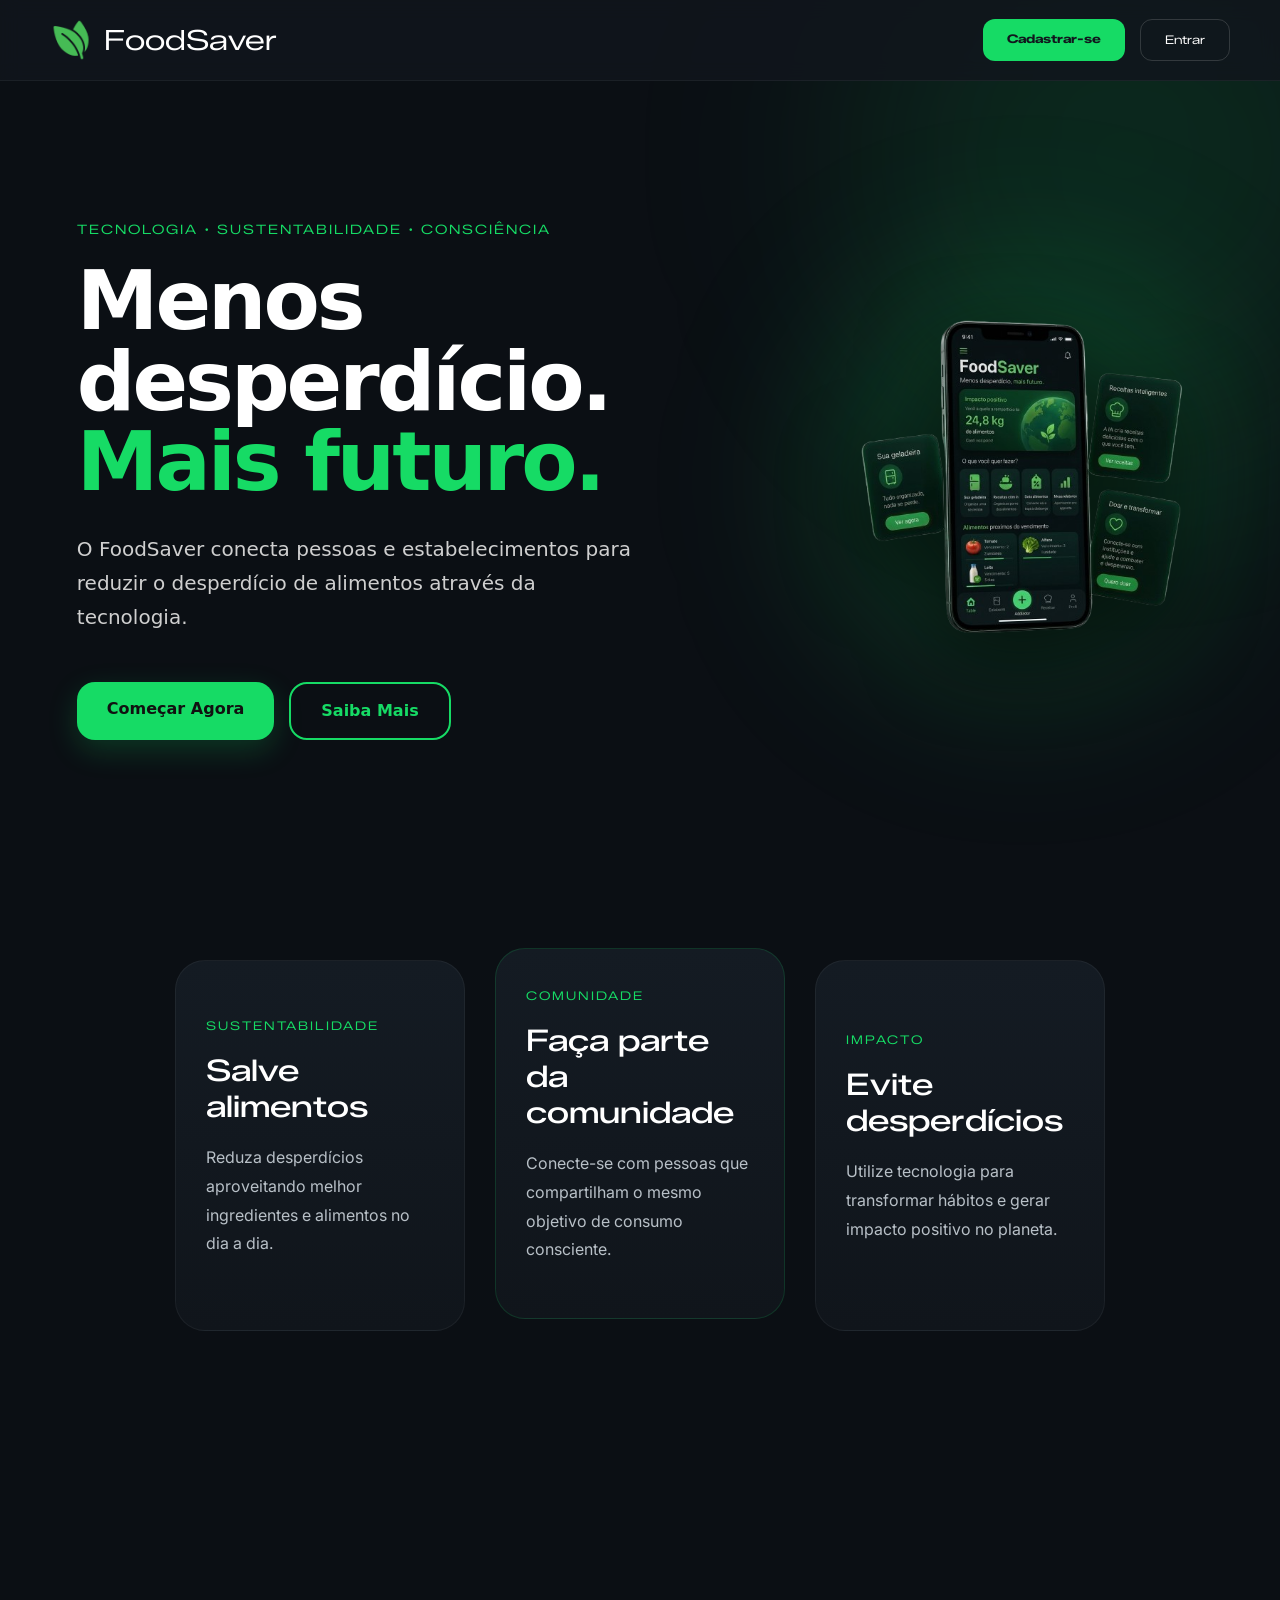
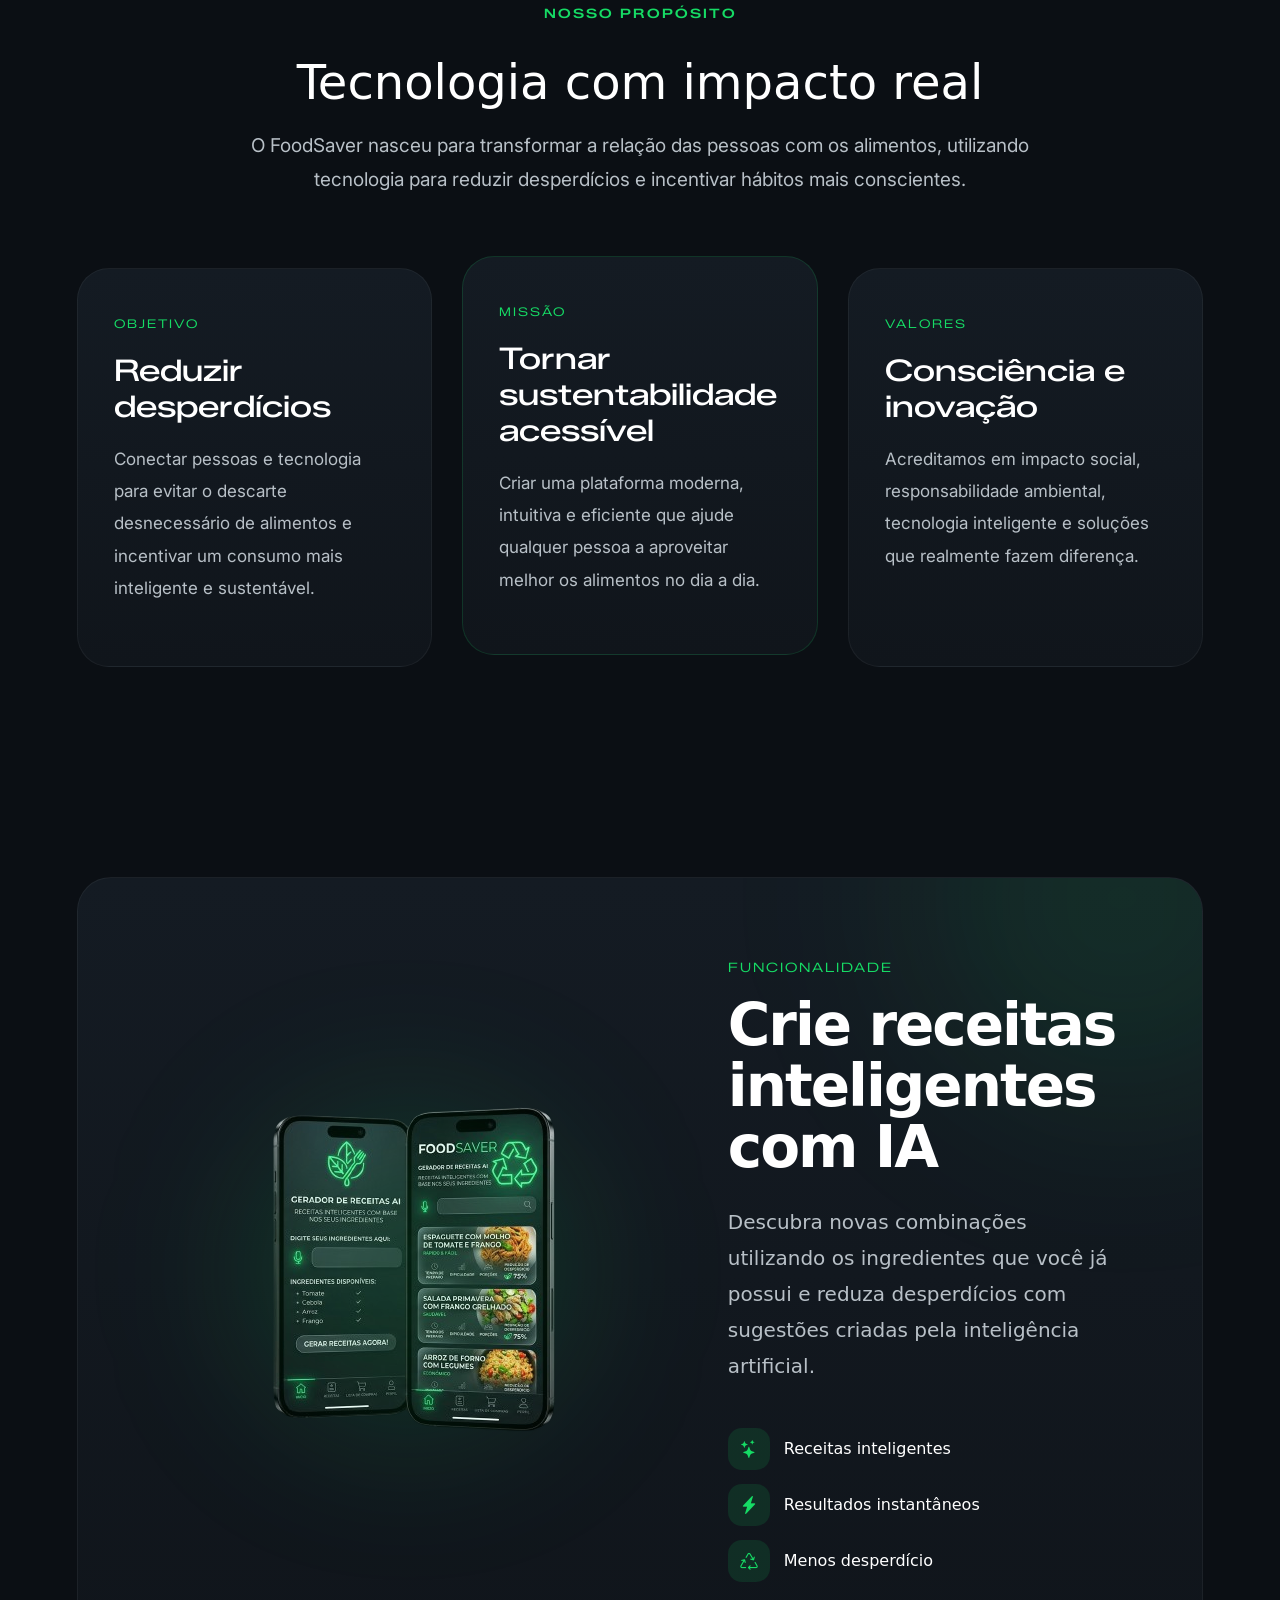
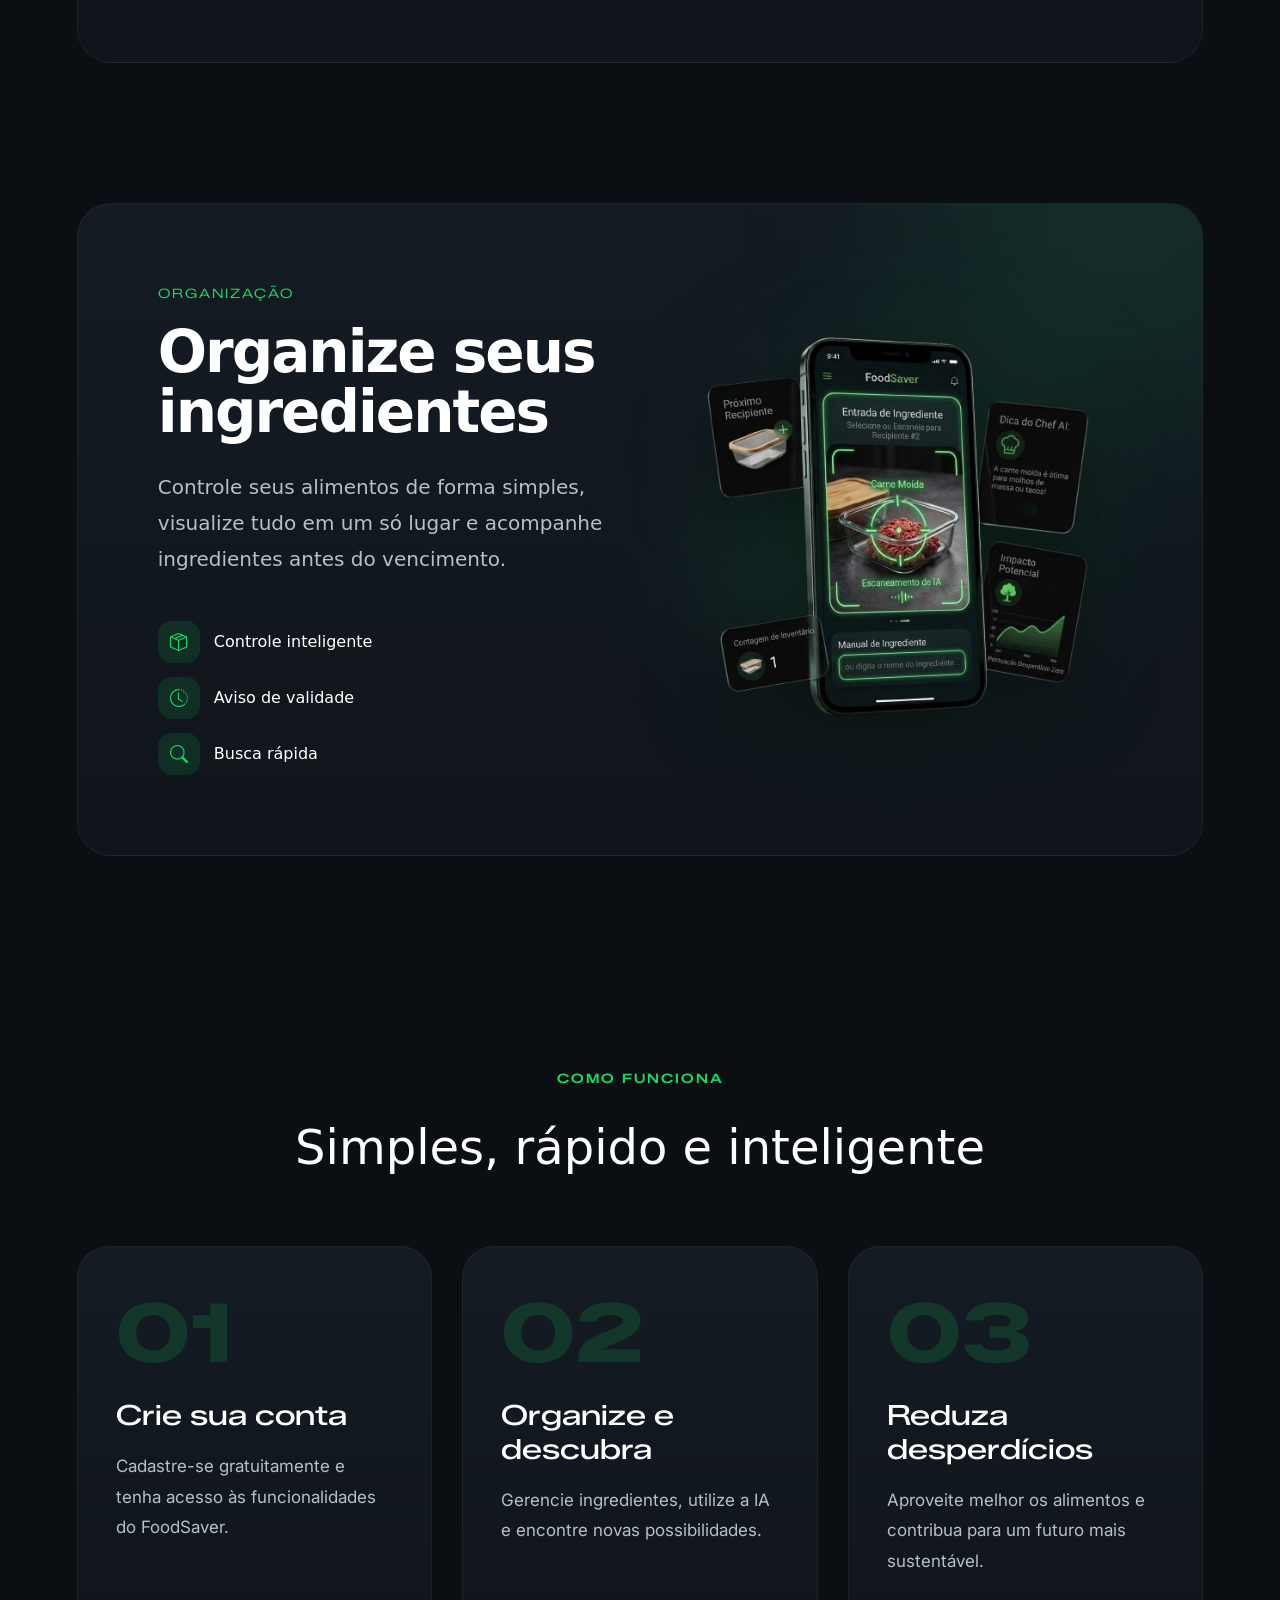
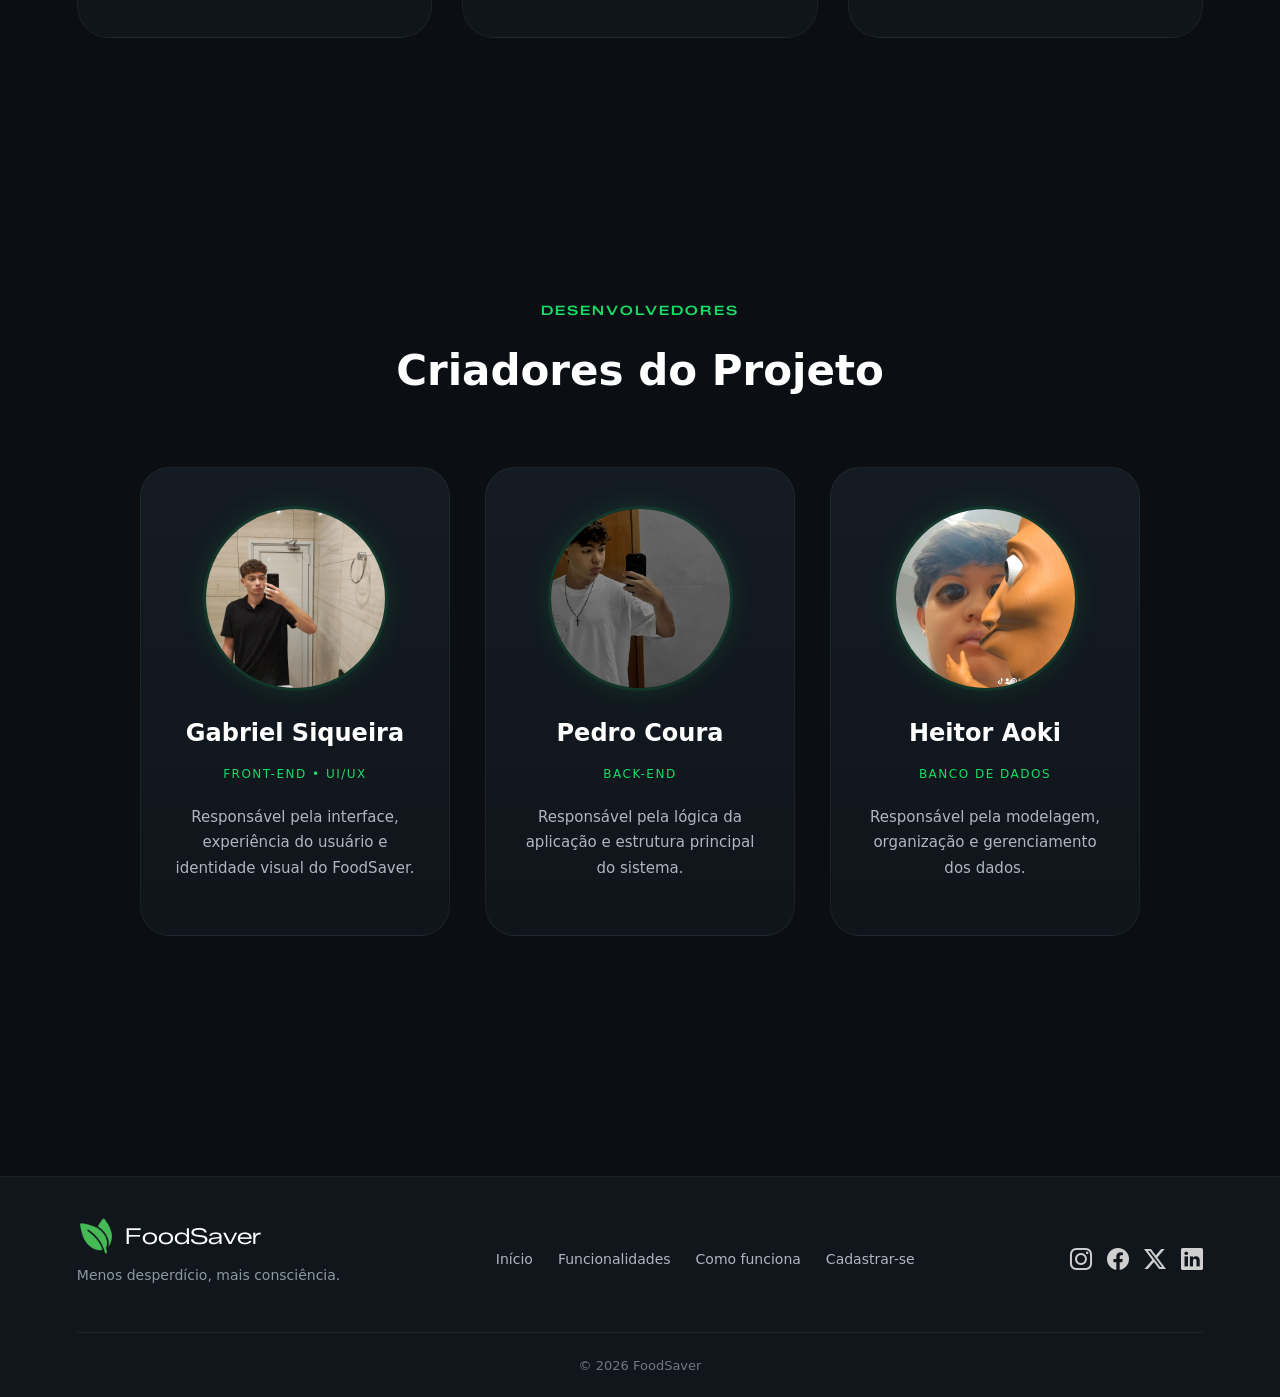
==== web/html/index.html @ ba4afa8a "Adiciona API, aplicativo mobile e site" ====
<!DOCTYPE html>
<html lang="pt-br">
<head>
    <meta charset="UTF-8">
    <meta name="viewport" content="width=device-width, initial-scale=1.0">

    <title>FoodSaver</title>

    <!-- GOOGLE FONTS -->
    <link rel="preconnect" href="https://fonts.googleapis.com">
    <link rel="preconnect" href="https://fonts.gstatic.com" crossorigin>
    <link rel="preconnect" href="https://fonts.googleapis.com">
    <link rel="preconnect" href="https://fonts.gstatic.com" crossorigin>
    <link href="https://fonts.googleapis.com/css2?family=Inter:wght@100..900&display=swap" rel="stylesheet">
    <link href="https://fonts.googleapis.com/css2?family=Zalando+Sans+Expanded:ital,wght@0,200..900;1,200..900&display=swap" rel="stylesheet">

    <!-- BOOTSTRAP -->
    <link href="https://cdn.jsdelivr.net/npm/bootstrap@5.3.8/dist/css/bootstrap.min.css" rel="stylesheet">

    <!-- ICONS -->
    <link rel="stylesheet" href="https://cdn.jsdelivr.net/npm/bootstrap-icons@1.11.3/font/bootstrap-icons.css">

    <!-- CSS -->
    <link rel="stylesheet" href="../css/style.css">
</head>
<body>

<!-- NAVBAR -->

<nav class="navbar navbar-expand-lg fixed-top">
  <div class="container-fluid navCustom">

    <a class="navbar-brand d-flex align-items-center logoArea" href="index.html">
      <img class="logo" src="../imagens/logo.png" alt="Logo">
      <span class="titNav">FoodSaver</span>
    </a>

    <button class="navbar-toggler custom-toggler" type="button" data-bs-toggle="collapse"
      data-bs-target="#navbarNav">

      <span class="navbar-toggler-icon"></span>
    </button>

    <div class="collapse navbar-collapse justify-content-end" id="navbarNav">

      <div class="navBtns">
        <a href="cadastro.html" class="btnNav cadastrar">Cadastrar-se</a>
        <a href="login.html" class="btnNav entrar">Entrar</a>
      </div>

    </div>

  </div>
</nav>


<!-- HERO -->

<section class="heroSection" id="inicio">

    <div class="bgGlow"></div>

    <div class="heroContainer">

        <div class="heroText">

            <span class="miniText">TECNOLOGIA • SUSTENTABILIDADE • CONSCIÊNCIA</span>

            <h1>
                Menos desperdício.
                <span>Mais futuro.</span>
            </h1>

            <p>
                O FoodSaver conecta pessoas e estabelecimentos para reduzir o desperdício de alimentos através da tecnologia.
            </p>

            <div class="heroButtons">
                <a href="cadastro.html" class="heroBtn greenBtn">Começar Agora</a>
                <a href="#funcionalidade" class="heroBtn darkBtn">Saiba Mais</a>
            </div>

        </div>

        <div class="heroImage">
            <img src="../imagens/hero1.png" alt="Hero">
        </div>

    </div>

</section>


<!-- CARDS -->

<section class="cardsSection">

    <div class="cards">

        <!-- CARD 1 -->
        <div class="cardFood">

            <span class="cardMini">
                SUSTENTABILIDADE
            </span>

            <h3>
                Salve alimentos
            </h3>

            <p>
                Reduza desperdícios aproveitando melhor ingredientes e alimentos no dia a dia.
            </p>

        </div>

        <!-- CARD 2 -->
        <div class="cardFood destaqueCard">

            <span class="cardMini">
                COMUNIDADE
            </span>

            <h3>
                Faça parte da comunidade
            </h3>

            <p>
                Conecte-se com pessoas que compartilham o mesmo objetivo de consumo consciente.
            </p>

        </div>

        <!-- CARD 3 -->
        <div class="cardFood">

            <span class="cardMini">
                IMPACTO
            </span>

            <h3>
                Evite desperdícios
            </h3>

            <p>
                Utilize tecnologia para transformar hábitos e gerar impacto positivo no planeta.
            </p>

        </div>

    </div>

</section>


<!-- Sobre -->

<section class="sobreSection" id="sobre">

    <!-- TÍTULO -->
    <div class="titleBox center">

        <span class="miniSection">
            NOSSO PROPÓSITO
        </span>

        <h2>
            Tecnologia com impacto real
        </h2>

        <p class="sobreSubtitle">
            O FoodSaver nasceu para transformar a relação das pessoas com os alimentos,
            utilizando tecnologia para reduzir desperdícios e incentivar hábitos mais conscientes.
        </p>

    </div>

    <!-- GRID -->
    <div class="sobreGrid">

        <!-- OBJETIVO -->
        <div class="sobreCard">



            <span class="sobreMini">
                OBJETIVO
            </span>

            <h3>
                Reduzir desperdícios
            </h3>

            <p>
                Conectar pessoas e tecnologia para evitar o descarte desnecessário de alimentos
                e incentivar um consumo mais inteligente e sustentável.
            </p>

        </div>

        <!-- MISSÃO -->
        <div class="sobreCard destaqueCard">



            <span class="sobreMini">
                MISSÃO
            </span>

            <h3>
                Tornar sustentabilidade acessível
            </h3>

            <p>
                Criar uma plataforma moderna, intuitiva e eficiente que ajude qualquer pessoa
                a aproveitar melhor os alimentos no dia a dia.
            </p>

        </div>

        <!-- VALORES -->
        <div class="sobreCard">



            <span class="sobreMini">
                VALORES
            </span>

            <h3>
                Consciência e inovação
            </h3>

            <p>
                Acreditamos em impacto social, responsabilidade ambiental, tecnologia inteligente
                e soluções que realmente fazem diferença.
            </p>

        </div>

    </div>

</section>


<!-- FUNCIONALIDADES -->

<section class="featureSection" id="funcionalidade">

    <div class="featureBox">

        <!-- IMAGEM -->
        <div class="featureImage1">

            <div class="featureGlow"></div>

            <img src="../imagens/criarIA.png" alt="Receitas IA">

        </div>

        <!-- CONTEÚDO -->
        <div class="featureContent">

            <span class="featureMini">
                FUNCIONALIDADE
            </span>

            <h2>
                Crie receitas inteligentes com IA
            </h2>

            <p>
                Descubra novas combinações utilizando os ingredientes que você já possui
                e reduza desperdícios com sugestões criadas pela inteligência artificial.
            </p>

            <!-- BENEFÍCIOS -->
            <div class="featureBenefits">

                <div class="benefitItem">
                    <i class="bi bi-stars"></i>
                    <span>Receitas inteligentes</span>
                </div>

                <div class="benefitItem">
                    <i class="bi bi-lightning-charge-fill"></i>
                    <span>Resultados instantâneos</span>
                </div>

                <div class="benefitItem">
                    <i class="bi bi-recycle"></i>
                    <span>Menos desperdício</span>
                </div>

            </div>

        </div>

    </div>

</section>



<section class="featureSection reverse">

    <div class="featureBox reverseBox">

        <!-- IMAGEM -->
        <div class="featureImage">

            <div class="featureGlow"></div>

            <img src="../imagens/organiza.png" alt="Organização">

        </div>

        <!-- CONTEÚDO -->
        <div class="featureContent">

            <span class="featureMini">
                ORGANIZAÇÃO
            </span>

            <h2>
                Organize seus ingredientes
            </h2>

            <p>
                Controle seus alimentos de forma simples, visualize tudo em um só lugar
                e acompanhe ingredientes antes do vencimento.
            </p>

            <!-- BENEFÍCIOS -->
            <div class="featureBenefits">

                <div class="benefitItem">
                    <i class="bi bi-box-seam"></i>
                    <span>Controle inteligente</span>
                </div>

                <div class="benefitItem">
                    <i class="bi bi-clock-history"></i>
                    <span>Aviso de validade</span>
                </div>

                <div class="benefitItem">
                    <i class="bi bi-search"></i>
                    <span>Busca rápida</span>
                </div>

            </div>

        </div>

    </div>

</section>


<!-- COMO FUNCIONA -->

<section class="stepsSection" id="como">

    <!-- TÍTULO -->
    <div class="titleBox center">

        <span class="miniSection">
            COMO FUNCIONA
        </span>

        <h2>
            Simples, rápido e inteligente
        </h2>

    </div>

    <!-- GRID -->
    <div class="stepsGrid">

        <!-- CARD 1 -->
        <div class="stepCard">

            <div class="stepNumber">
                01
            </div>


            <h3>
                Crie sua conta
            </h3>

            <p>
                Cadastre-se gratuitamente e tenha acesso às funcionalidades do FoodSaver.
            </p>

        </div>

        <!-- CARD 2 -->
        <div class="stepCard">

            <div class="stepNumber">
                02
            </div>


            <h3>
                Organize e descubra
            </h3>

            <p>
                Gerencie ingredientes, utilize a IA e encontre novas possibilidades.
            </p>

        </div>

        <!-- CARD 3 -->
        <div class="stepCard">

            <div class="stepNumber">
                03
            </div>


            <h3>
                Reduza desperdícios
            </h3>

            <p>
                Aproveite melhor os alimentos e contribua para um futuro mais sustentável.
            </p>

        </div>

    </div>

</section>


<!-- CRIADORES -->

<section class="devSectionPadrao">

    <span class="miniSection">
        DESENVOLVEDORES
    </span>

    <span class="devTituloPadrao">
        Criadores do Projeto
    </span>

    <div class="devCardsPadrao">

        <!-- GABRIEL -->
        <div class="devCardPadrao">

            <img src="../imagens/gabriel.jpg"
            class="devImg"
            alt="Gabriel Siqueira">

            <span>Gabriel Siqueira</span>

            <small>Front-end • UI/UX</small>

            <p>
                Responsável pela interface,
                experiência do usuário e identidade visual do FoodSaver.
            </p>

        </div>

        <!-- PEDRO -->
        <div class="devCardPadrao">

            <img src="../imagens/pedro.jpg"
            class="devImg"
            alt="Pedro Coura">

            <span>Pedro Coura</span>

            <small>Back-end</small>

            <p>
                Responsável pela lógica da aplicação
                e estrutura principal do sistema.
            </p>

        </div>

        <!-- HEITOR -->
        <div class="devCardPadrao">

            <img src="../imagens/heitor.jpg"
            class="devImg"
            alt="Heitor Aoki">

            <span>Heitor Aoki</span>

            <small>Banco de Dados</small>

            <p>
                Responsável pela modelagem,
                organização e gerenciamento dos dados.
            </p>

        </div>

    </div>

</section>


<!-- FOOTER -->

<footer class="footerFS">

    <div class="footerContent">

        <!-- LOGO -->
        <div class="footerBrand">

            <div class="footerLogo">

                <img src="../imagens/logo.png" alt="Logo">

                <span class="footerTitle">FoodSaver</span>

            </div>

            <p class="footerDesc">
                Menos desperdício, mais consciência.
            </p>

        </div>

        <!-- LINKS -->
        <div class="footerLinks">

            <a href="#inicio">Início</a>
            <a href="#funcionalidade">Funcionalidades</a>
            <a href="#como">Como funciona</a>
            <a href="cadastro.html">Cadastrar-se</a>

        </div>

        <!-- REDES -->
        <div class="socialIcons">

            <a href="#"><i class="bi bi-instagram"></i></a>
            <a href="#"><i class="bi bi-facebook"></i></a>
            <a href="#"><i class="bi bi-twitter-x"></i></a>
            <a href="#"><i class="bi bi-linkedin"></i></a>

        </div>

    </div>

    <div class="footerBottom">
        <span>© 2026 FoodSaver</span>
    </div>

</footer>
<script src="../js/global.js"></script>
<script src="https://cdn.jsdelivr.net/npm/bootstrap@5.3.8/dist/js/bootstrap.bundle.min.js"></script>

</body>
</html>
---- web/css/style.css ----
*{
    margin: 0;
    padding: 0;
    box-sizing: border-box;
}

html{
    scroll-behavior: smooth;
}

body{
    background: #0B0F14 !important;
    overflow-x: hidden;

    opacity: 0;
    transition: opacity 0.15s ease;
}

body.fade-in{
    opacity: 1;
}

body.fade-out{
    opacity: 0;
}

/* NAVBAR */

.navbar{
    background: rgba(17,22,29,0.85) !important;
    backdrop-filter: blur(10px);

    padding: 14px 0;

    border-bottom: 1px solid rgba(255,255,255,0.05);
}

.navCustom{
    padding: 0 50px;
}

.logoArea{
    text-decoration: none;

    display: flex;
    align-items: center;
    gap: 12px;
}

.logo{
    width: 42px;
    height: 42px;
}

.titNav{
    font-family: "Zalando Sans Expanded", sans-serif;
    font-size: 28px;
    color: white;
}

.navBtns{
    display: flex;
    gap: 15px;
}

.btnNav{
    padding: 11px 24px;

    border-radius: 12px;

    font-family: "Zalando Sans Expanded", sans-serif;
    font-size: 12px;

    text-decoration: none;

    transition: 0.3s;
}

.cadastrar{
    background: #16DB65;
    color: #11161D;

    font-weight: bold;
}

.cadastrar:hover{
    transform: translateY(-3px);

    background: #1eff7a;
}

.entrar{
    border: 1px solid rgba(255,255,255,0.15);

    color: white;
}

.entrar:hover{
    border-color: #16DB65;
    color: #16DB65;
}

.custom-toggler{
    border: none !important;
    box-shadow: none !important;
}

.navbar-toggler-icon{
    filter: invert(1);
}

/* HERO */

/* HERO */

.heroSection{
    min-height: 100vh;

    display: flex;
    align-items: center;

    position: relative;

    overflow: hidden;

    padding: 140px 6% 80px;
}

/* GLOW */

.bgGlow{
    position: absolute;

    width: 550px;
    height: 550px;

    background: rgba(22,219,101,0.12);

    filter: blur(110px);

    border-radius: 50%;

    top: -120px;
    right: -120px;

    z-index: 0;
}

/* CONTAINER */

.heroContainer{
    width: 100%;

    display: flex;
    align-items: center;
    justify-content: space-between;

     gap: 150px;

 
}

/* TEXTO */

.heroText{
    max-width: 620px;

    display: flex;
    flex-direction: column;

    gap: 22px;
}

.miniText{
    color: #16DB65;

    font-family: "Zalando Sans Expanded", sans-serif;

    font-size: 13px;

    letter-spacing: 2px;
}

.heroText h1{
    font-size: 82px;

    line-height: 0.98;

    letter-spacing: -3px;

    color: white;

    font-weight: 800;
}

.heroText h1 span{
    color: #16DB65;
}

.heroText p{
    color: #CFCFCF;

    font-size: 20px;

    line-height: 1.7;

    max-width: 560px;
}

/* BOTÕES */

.heroButtons{
    display: flex;

    gap: 15px;

    margin-top: 10px;
}

.heroBtn{
    padding: 15px 30px;

    border-radius: 18px;

    text-decoration: none;

    transition: 0.3s;

    font-weight: 600;
}

.greenBtn{
    background: #16DB65;

    color: #111;

    box-shadow: 0 10px 30px rgba(22,219,101,0.20);
}

.darkBtn{
    border: 2px solid #16DB65;

    color: #16DB65;

    background: transparent;
}

.heroBtn:hover{
    transform: translateY(-4px);
}

/* IMAGEM */

.heroImage{
    flex: 1;

    display: flex;
    justify-content: center;
    align-items: center;

    position: relative;
}

/* GLOW ATRÁS DA IMAGEM */

.heroImage::before{
    content: "";

    position: absolute;

    width: 420px;
    height: 420px;

    background: rgba(22,219,101,0.18);

    filter: blur(80px);

    border-radius: 50%;

    z-index: -1;
}

/* IMG */

.heroImage img{
    width: 100%;
    max-width: 560px;

    height: auto;

    object-fit: contain;

    animation: floatHero 5s ease-in-out infinite;

    filter:
    drop-shadow(0 25px 40px rgba(0,0,0,0.55));
}

/* ANIMAÇÃO */

@keyframes floatHero{

    0%{
        transform: translateY(0px);
    }

    50%{
        transform: translateY(-14px);
    }

    100%{
        transform: translateY(0px);
    }

}

/* RESPONSIVO */

@media(max-width: 1100px){

    .heroContainer{
        flex-direction: column;

        text-align: center;
    }

    .heroText{
        align-items: center;
    }

    .heroButtons{
        justify-content: center;
    }

    .heroText h1{
        font-size: 64px;
    }

    .heroImage img{
        max-width: 430px;
    }

}

@media(max-width: 768px){

    .heroSection{
        padding-top: 120px;
    }

    .heroText h1{
        font-size: 48px;
    }

    .heroText p{
        font-size: 17px;
    }

    .heroButtons{
        flex-direction: column;

        width: 100%;
    }

    .heroBtn{
        width: 100%;

        text-align: center;
    }

    .heroImage img{
        max-width: 320px;
    }

}
/* TITLES */

.titleBox{
    margin-bottom: 60px;
}

.center{
    text-align: center;
}

.miniSection,
.featureMini{
    color: #16DB65;

    font-family: "Zalando Sans Expanded", sans-serif;

    font-size: 13px;

    letter-spacing: 2px;
}

.titleBox h2{
    color: white;

    font-size: 48px;

    margin-top: 12px;
}

/* CARDS */

/* ===== CARDS SECTION ===== */

.cardsSection{
    padding: 40px 6% 140px;

    position: relative;
}

/* CONTAINER */

.cards{
    display: flex;
    justify-content: center;

    gap: 35px;

    flex-wrap: wrap;
}

/* CARD */

/* ===== CARDS ===== */

.cardsSection{
    padding: 60px 6% 130px;
}

/* GRID */

.cards{
    display: flex;
    justify-content: center;

    gap: 30px;

    flex-wrap: wrap;
}

/* CARD */

.cardFood{
    width: 290px;
    min-height: 280px;

    padding: 38px 30px;

    background: linear-gradient(
        180deg,
        #141B23,
        #10151B
    );

    border-radius: 30px;

    position: relative;

    overflow: hidden;

    display: flex;
    flex-direction: column;
    justify-content: center;

    border: 1px solid rgba(255,255,255,0.05);

    transition: 0.4s;
}

/* CARD CENTRAL */

.destaqueCard{
    transform: translateY(-12px);

    border-color: rgba(22,219,101,0.15);
}

/* GLOW */

.cardFood::before{
    content: "";

    position: absolute;

    width: 220px;
    height: 220px;

    background: rgba(22,219,101,0.15);

    filter: blur(80px);

    border-radius: 50%;

    top: -120px;
    right: -100px;

    opacity: 0;

    transition: 0.4s;
}

/* LINHA TOP */

.cardFood::after{
    content: "";

    position: absolute;

    top: 0;
    left: 50%;

    transform: translateX(-50%);

    width: 0%;
    height: 3px;

    background: #16DB65;

    border-radius: 50px;

    transition: 0.4s;
}

/* HOVER */

.cards:hover .cardFood{
    opacity: 0.65;

    transform: scale(0.97);
}

.cards .cardFood:hover{
    opacity: 1;

    transform: translateY(-12px) scale(1.02);

    border-color: rgba(22,219,101,0.25);

    box-shadow:
    0 20px 40px rgba(0,0,0,0.35),
    0 0 30px rgba(22,219,101,0.08);
}

.cards .cardFood:hover::before{
    opacity: 1;
}

.cards .cardFood:hover::after{
    width: 75%;
}

/* MINI */

.cardMini{
    color: #16DB65;

    font-size: 12px;

    letter-spacing: 2px;

    font-family: "Zalando Sans Expanded", sans-serif;
}

/* TÍTULO */

.cardFood h3{
    color: white;

    font-size: 30px;

    line-height: 1.2;

    margin: 18px 0;

    font-family: "Zalando Sans Expanded", sans-serif;
}

/* TEXTO */

.cardFood p{
    color: #B8C0C7;

    line-height: 1.8;

    font-size: 16px;

    font-family: "Inter", sans-serif;
}

/* RESPONSIVO */

@media(max-width: 768px){

    .cardsSection{
        padding-bottom: 100px;
    }

    .cardFood{
        width: 100%;
        max-width: 340px;

        min-height: auto;
    }

    .destaqueCard{
        transform: none;
    }

}
/* SOBRE */

/* ===== SOBRE ===== */

.sobreSection{
    padding: 140px 6%;

    position: relative;
}

/* SUBTÍTULO */

.sobreSubtitle{
    max-width: 780px;

    margin: 18px auto 0;

    color: #B8C0C7;

    font-size: 19px;

    line-height: 1.8;

    font-family: "Inter", sans-serif;
}

/* GRID */

.sobreGrid{
    display: grid;

    grid-template-columns: repeat(3, 1fr);

    gap: 30px;

    margin-top: 70px;
}

/* CARD */

.sobreCard{
    background: linear-gradient(
        180deg,
        #141B23,
        #10151B
    );

    padding: 42px 36px;

    border-radius: 32px;

    border: 1px solid rgba(255,255,255,0.05);

    position: relative;

    overflow: hidden;

    transition: 0.4s;
}

/* CARD CENTRAL */

.destaqueCard{
    border-color: rgba(22,219,101,0.16);

    transform: translateY(-12px);
}

/* GLOW */

.sobreCard::before{
    content: "";

    position: absolute;

    width: 260px;
    height: 260px;

    background: rgba(22,219,101,0.10);

    filter: blur(90px);

    border-radius: 50%;

    top: -140px;
    right: -120px;

    opacity: 0;

    transition: 0.4s;
}

/* HOVER */

.sobreGrid:hover .sobreCard{
    opacity: 0.7;

    transform: scale(0.98);
}

.sobreGrid .sobreCard:hover{
    opacity: 1;

    transform: translateY(-12px);

    border-color: rgba(22,219,101,0.18);

    box-shadow:
    0 20px 40px rgba(0,0,0,0.35),
    0 0 30px rgba(22,219,101,0.08);
}

.sobreGrid .sobreCard:hover::before{
    opacity: 1;
}


/* MINI */

.sobreMini{
    color: #16DB65;

    font-size: 12px;

    letter-spacing: 2px;

    font-family: "Zalando Sans Expanded", sans-serif;
}

/* TITLE */

.sobreCard h3{
    color: white;

    font-size: 30px;

    line-height: 1.2;

    margin: 18px 0;

    font-family: "Zalando Sans Expanded", sans-serif;
}

/* TEXTO */

.sobreCard p{
    color: #B8C0C7;

    line-height: 1.9;

    font-size: 17px;

    font-family: "Inter", sans-serif;
}

/* RESPONSIVO */

@media(max-width: 1100px){

    .sobreGrid{
        grid-template-columns: 1fr;
    }

    .destaqueCard{
        transform: none;
    }

}

@media(max-width: 768px){

    .sobreSection{
        padding: 110px 6%;
    }

    .sobreCard{
        padding: 38px 28px;
    }

    .sobreCard h3{
        font-size: 25px;
    }

    .sobreCard p{
        font-size: 15px;
    }

    .sobreSubtitle{
        font-size: 16px;
    }

    .sobreNumber{
        font-size: 62px;
    }

}



/* ===== FEATURES ===== */

.featureSection{
    padding: 70px 6%;
}

/* BOX */

.featureBox{
    background: linear-gradient(
        180deg,
        #141B23,
        #10151B
    );

    border-radius: 34px;

    padding: 80px;

    display: flex;
    align-items: center;
    justify-content: space-between;

    gap: 70px;

    border: 1px solid rgba(255,255,255,0.05);

    position: relative;

    overflow: hidden;

    transition: 0.4s;
}

/* GLOW */

.featureBox::before{
    content: "";

    position: absolute;

    width: 400px;
    height: 400px;

    background: rgba(22,219,101,0.10);

    filter: blur(100px);

    border-radius: 50%;

    top: -180px;
    right: -120px;
}

/* HOVER */

.featureBox:hover{
    transform: translateY(-6px);

    border-color: rgba(22,219,101,0.18);

    box-shadow:
    0 20px 40px rgba(0,0,0,0.35),
    0 0 30px rgba(22,219,101,0.06);
}

/* REVERSE */

.reverseBox{
    flex-direction: row-reverse;
}

/* IMAGEM */

.featureImage1{
    flex: 1;

    display: flex;
    justify-content: center;
    align-items: center;
    width: 500px;
    height: 500px;
    position: relative;
}


.featureImage{
    flex: 1;

    display: flex;
    justify-content: center;
    align-items: center;

    position: relative;
}

/* GLOW DA IMG */

.featureGlow{
    position: absolute;

    width: 320px;
    height: 320px;

    background: rgba(22,219,101,0.16);

    filter: blur(80px);

    border-radius: 50%;

    z-index: 0;
}

/* IMG */

.featureImage img{
    width: 100%;
    max-width: 430px;

    position: relative;
    z-index: 2;

    animation: floatFeature 5s ease-in-out infinite;

    filter:
    drop-shadow(0 25px 40px rgba(0,0,0,0.45));
}

/* TEXTO */

.featureContent{
    flex: 1;

    max-width: 580px;

    display: flex;
    flex-direction: column;

    gap: 18px;

    position: relative;
    z-index: 2;
}

/* MINI */

.featureMini{
    color: #16DB65;

    font-family: "Zalando Sans Expanded", sans-serif;

    font-size: 13px;

    letter-spacing: 2px;
}

/* TITLE */

.featureContent h2{
    color: white;

    font-size: 58px;

    line-height: 1.05;

    letter-spacing: -2px;

    font-weight: 800;
}

/* TEXTO */

.featureContent p{
    color: #B8C0C7;

    font-size: 20px;

    line-height: 1.8;
}

/* BENEFÍCIOS */

.featureBenefits{
    display: flex;
    flex-direction: column;

    gap: 14px;

    margin-top: 10px;
}

/* ITEM */

.benefitItem{
    display: flex;
    align-items: center;

    gap: 14px;

    color: white;

    font-size: 16px;
}

/* ÍCONE */

.benefitItem i{
    width: 42px;
    height: 42px;

    border-radius: 14px;

    background: rgba(22,219,101,0.12);

    display: flex;
    align-items: center;
    justify-content: center;

    color: #16DB65;

    font-size: 18px;
}

/* FLOAT */

@keyframes floatFeature{

    0%{
        transform: translateY(0px);
    }

    50%{
        transform: translateY(-12px);
    }

    100%{
        transform: translateY(0px);
    }

}

/* RESPONSIVO */

@media(max-width: 1100px){

    .featureBox,
    .reverseBox{
        flex-direction: column;

        text-align: center;
    }

    .featureContent{
        align-items: center;
    }

    .featureBenefits{
        align-items: center;
    }

    .featureContent h2{
        font-size: 46px;
    }

}

@media(max-width: 768px){

    .featureSection{
        padding: 50px 6%;
    }

    .featureBox{
        padding: 50px 30px;
    }

    .featureContent h2{
        font-size: 36px;
    }

    .featureContent p{
        font-size: 17px;
    }

    .featureImage img{
        max-width: 300px;
    }

}
/* STEPS */

/* ===== COMO FUNCIONA ===== */

.stepsSection{
    padding: 140px 6%;

    position: relative;
}

/* GRID */

.stepsGrid{
    display: grid;

    grid-template-columns: repeat(3, 1fr);

    gap: 30px;

    margin-top: 70px;
}

/* CARD */

.stepCard{
    background: linear-gradient(
        180deg,
        #141B23,
        #10151B
    );

    padding: 45px 38px;

    border-radius: 32px;

    position: relative;

    overflow: hidden;

    border: 1px solid rgba(255,255,255,0.05);

    transition: 0.4s;
}

/* GLOW */

.stepCard::before{
    content: "";

    position: absolute;

    width: 240px;
    height: 240px;

    background: rgba(22,219,101,0.12);

    filter: blur(90px);

    border-radius: 50%;

    top: -120px;
    right: -120px;

    opacity: 0;

    transition: 0.4s;
}

/* HOVER */

.stepsGrid:hover .stepCard{
    opacity: 0.65;

    transform: scale(0.98);
}

.stepsGrid .stepCard:hover{
    opacity: 1;

    transform: translateY(-12px) scale(1.02);

    border-color: rgba(22,219,101,0.18);

    box-shadow:
    0 20px 40px rgba(0,0,0,0.35),
    0 0 30px rgba(22,219,101,0.08);
}

.stepsGrid .stepCard:hover::before{
    opacity: 1;
}

/* NÚMERO */

.stepNumber{
    font-size: 82px;

    font-weight: 800;

    line-height: 1;

    color: rgba(22,219,101,0.15);

    font-family: "Zalando Sans Expanded", sans-serif;

    margin-bottom: 25px;
}

/* TÍTULO */

.stepCard h3{
    color: white;

    font-size: 28px;

    margin-bottom: 18px;

    font-family: "Zalando Sans Expanded", sans-serif;
}

/* TEXTO */

.stepCard p{
    color: #B8C0C7;

    line-height: 1.8;

    font-size: 17px;

    font-family: "Inter", sans-serif;
}

/* RESPONSIVO */

@media(max-width: 1100px){

    .stepsGrid{
        grid-template-columns: 1fr;
    }

}

@media(max-width: 768px){

    .stepsSection{
        padding: 110px 6%;
    }

    .stepCard{
        padding: 38px 28px;
    }

    .stepCard h3{
        font-size: 24px;
    }

    .stepCard p{
        font-size: 15px;
    }

    .stepNumber{
        font-size: 68px;
    }

}

/* ===== CRIADORES ===== */

.devSectionPadrao{
    padding: 120px 6%;
    text-align: center;
}

/* MINI SECTION */

.miniSection{
    display: inline-block;

    color: #16DB65;

    font-size: 13px;
    font-weight: 600;

    letter-spacing: 2px;

    margin-bottom: 18px;
}

/* TÍTULO */

.devTituloPadrao{
    display: block;

    font-size: 42px;
    font-weight: 700;

    color: #fff;
}

/* CONTAINER */

.devCardsPadrao{
    display: flex;
    justify-content: center;
    gap: 35px;

    flex-wrap: wrap;

    margin-top: 65px;
}

/* CARD */

.devCardPadrao{
    width: 310px;

    padding: 38px 28px;

    border-radius: 30px;

    background: linear-gradient(
        180deg,
        #141B23,
        #10151B
    );

    display: flex;
    flex-direction: column;
    align-items: center;

    gap: 14px;

    border: 1px solid rgba(255,255,255,0.05);

    transition: 0.4s;

    position: relative;

    overflow: hidden;
}

/* BRILHO */

.devCardPadrao::before{
    content: "";

    position: absolute;

    inset: 0;

    background: radial-gradient(
        circle at top,
        rgba(22,219,101,0.12),
        transparent 60%
    );

    opacity: 0;

    transition: 0.4s;
}

/* HOVER */

.devCardsPadrao:hover .devCardPadrao{
    opacity: 0.65;
    transform: scale(0.98);
}

.devCardsPadrao .devCardPadrao:hover{
    opacity: 1;

    transform: translateY(-12px) scale(1.02);

    border-color: rgba(22,219,101,0.25);

    box-shadow:
    0 15px 35px rgba(0,0,0,0.35),
    0 0 30px rgba(22,219,101,0.08);
}

.devCardPadrao:hover::before{
    opacity: 1;
}

/* IMAGEM */

.devImg{
    width: 185px;
    height: 185px;

    border-radius: 50%;

    object-fit: cover;

    border: 3px solid rgba(22,219,101,0.15);

    box-shadow: 0 0 25px rgba(22,219,101,0.12);

    transition: 0.4s;
}

.devCardPadrao:hover .devImg{
    transform: scale(1.05);
}

/* NOME */

.devCardPadrao span{
    font-size: 24px;
    font-weight: 600;

    color: #fff;

    margin-top: 10px;
}

/* FUNÇÃO */

.devCardPadrao small{
    font-size: 12px;

    letter-spacing: 1.5px;

    color: #16DB65;

    text-transform: uppercase;
}

/* TEXTO */

.devCardPadrao p{
    color: #AEB7BF;

    font-size: 15px;

    line-height: 1.7;

    margin-top: 8px;
}

/* RESPONSIVO */

@media(max-width: 768px){

    .devTituloPadrao{
        font-size: 34px;
    }

    .devCardPadrao{
        width: 100%;
        max-width: 340px;
    }

}

/* ===== FOOTER ===== */

.footerFS{
    margin-top: 120px;

    background: #11161D;

    border-top: 1px solid rgba(255,255,255,0.05);

    padding: 40px 6% 20px;
}

/* CONTEÚDO */

.footerContent{
    display: flex;
    align-items: center;
    justify-content: space-between;

    gap: 30px;

    flex-wrap: wrap;
}

/* LOGO */

.footerBrand{
    display: flex;
    flex-direction: column;
    gap: 10px;
}

.footerLogo{
    display: flex;
    align-items: center;
    gap: 10px;
}

.footerLogo img{
    width: 38px;
    height: 38px;
}

.footerTitle{
    color: white;

    font-family: "Zalando Sans Expanded", sans-serif;
    font-size: 22px;
}

.footerDesc{
    color: #8D98A3;

    font-size: 14px;
}

/* LINKS */

.footerLinks{
    display: flex;
    gap: 25px;

    flex-wrap: wrap;
}

.footerLinks a{
    color: #AEB7BF;

    text-decoration: none;

    font-size: 14px;

    transition: 0.3s;
}

.footerLinks a:hover{
    color: #16DB65;
}

/* REDES */

/* REDES */

.socialIcons{
    display: flex;
    gap: 15px;
}

.socialIcons a{
    color: #CFCFCF;

    font-size: 22px;

    transition: 0.3s;

    text-decoration: none;
}

.socialIcons a:hover{
    color: #16DB65;

    transform: translateY(-3px);
}

/* BOTTOM */

.footerBottom{
    margin-top: 30px;

    padding-top: 20px;

    border-top: 1px solid rgba(255,255,255,0.06);

    text-align: center;
}

.footerBottom span{
    color: #6F7882;

    font-size: 13px;
}

/* RESPONSIVO */

@media(max-width: 991px){

    .footerContent{
        flex-direction: column;

        text-align: center;
    }

    .footerLinks{
        justify-content: center;
    }

}
/* RESPONSIVO */

@media(max-width: 991px){

    .navCustom{
        padding: 0 20px;
    }

    .navBtns{
        flex-direction: column;

        margin-top: 20px;
    }

    .btnNav{
        width: 100%;
        text-align: center;
    }

    .heroContainer,
    .featureBox,
    .reverseBox,
    .criadoresCard{
        flex-direction: column;

        text-align: center;
    }

    .heroText h1{
        font-size: 52px;
    }

    .heroButtons{
        justify-content: center;
    }

    .heroImage img,
    .featureImage img{
        width: 100%;
        max-width: 350px;
    }

    .sobreGrid,
    .stepsGrid{
        grid-template-columns: 1fr;
    }

    .titleBox h2,
    .featureContent h2{
        font-size: 36px;
    }

    .featureBox,
    .criadoresCard{
        padding: 40px 25px;
    }

}
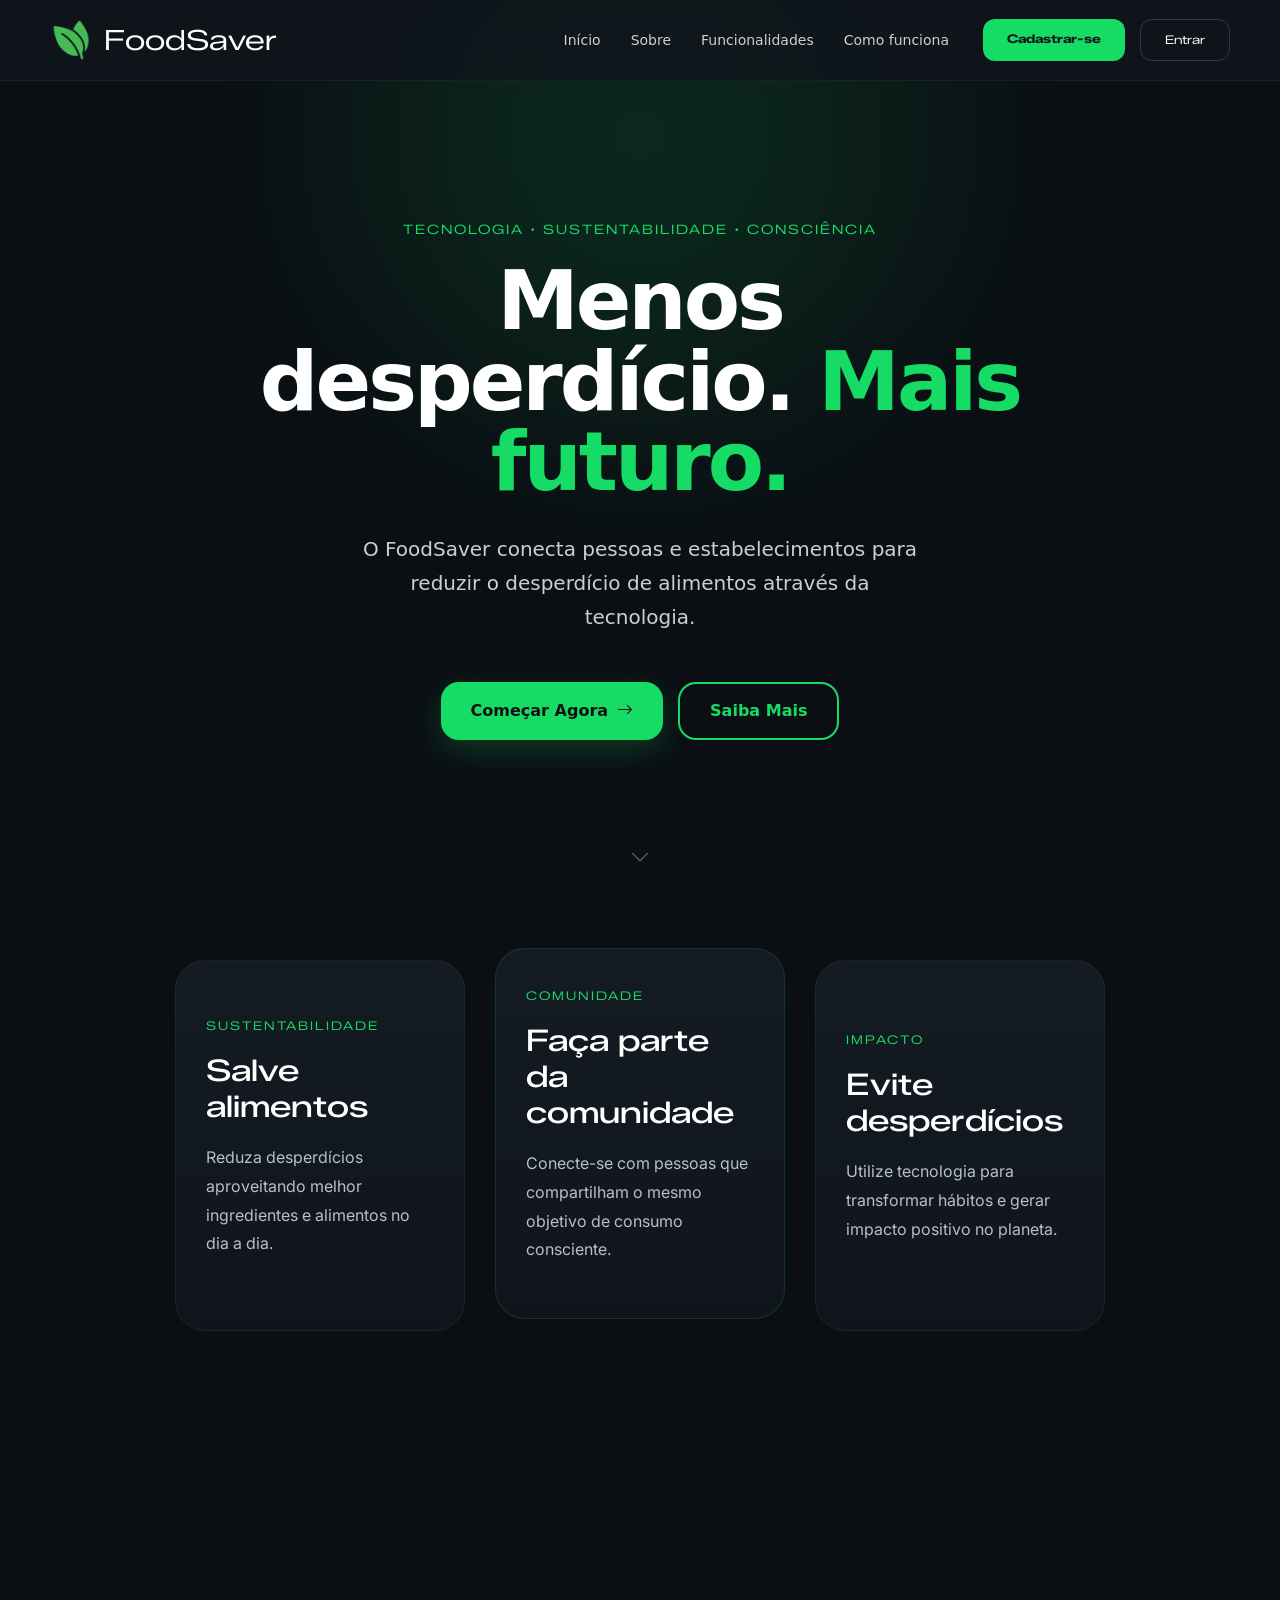
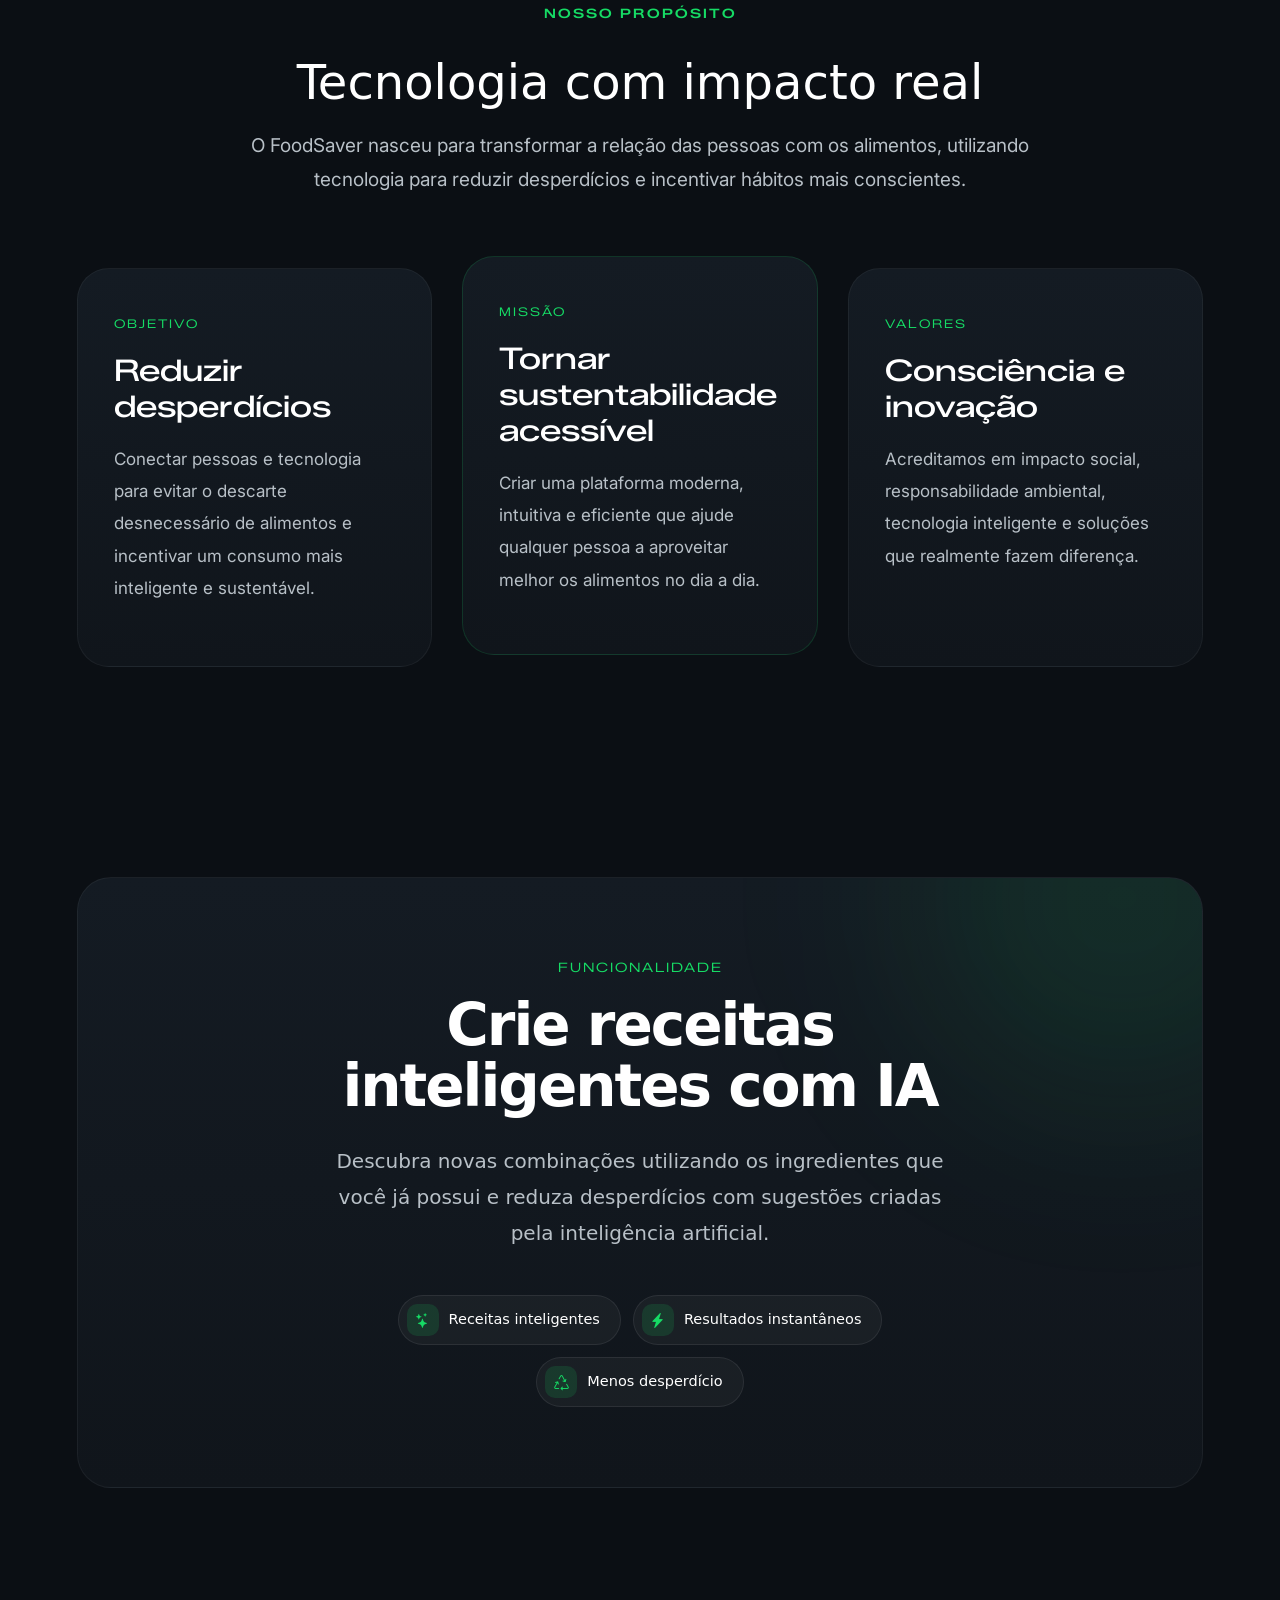
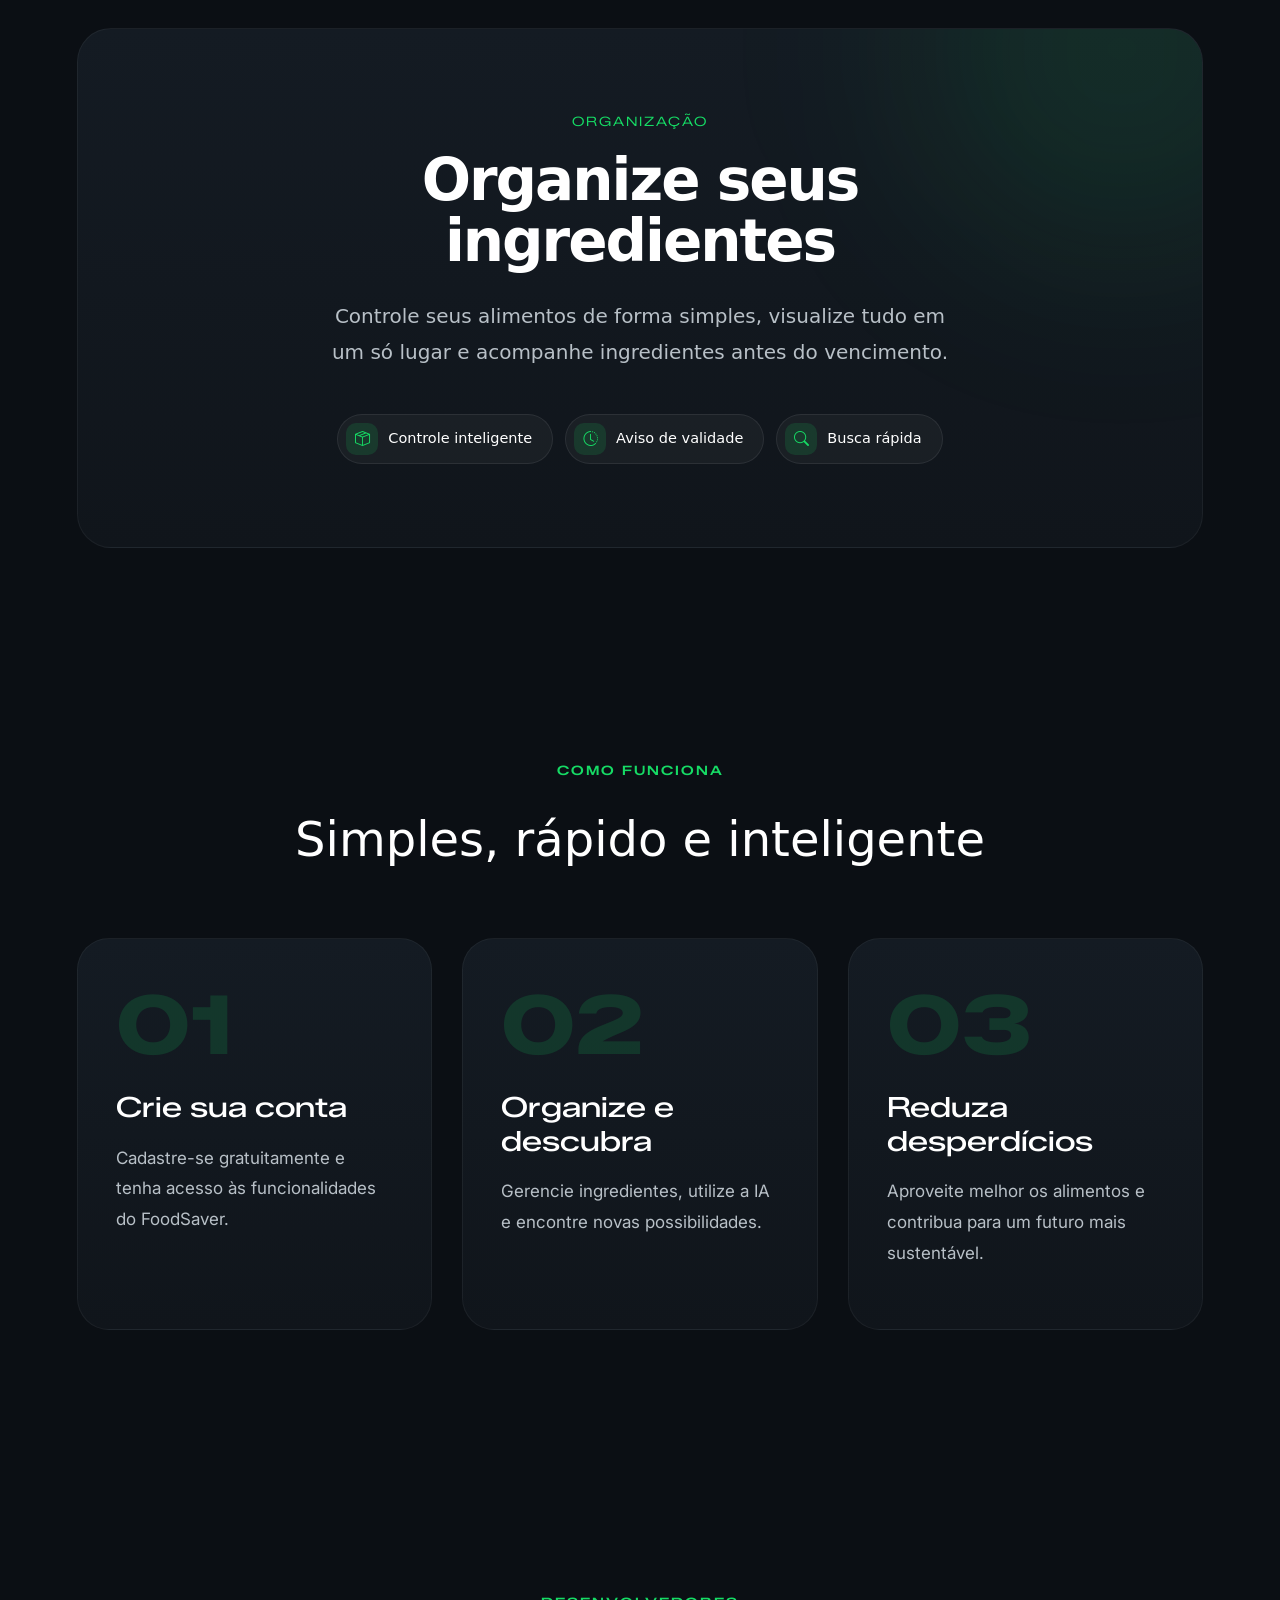
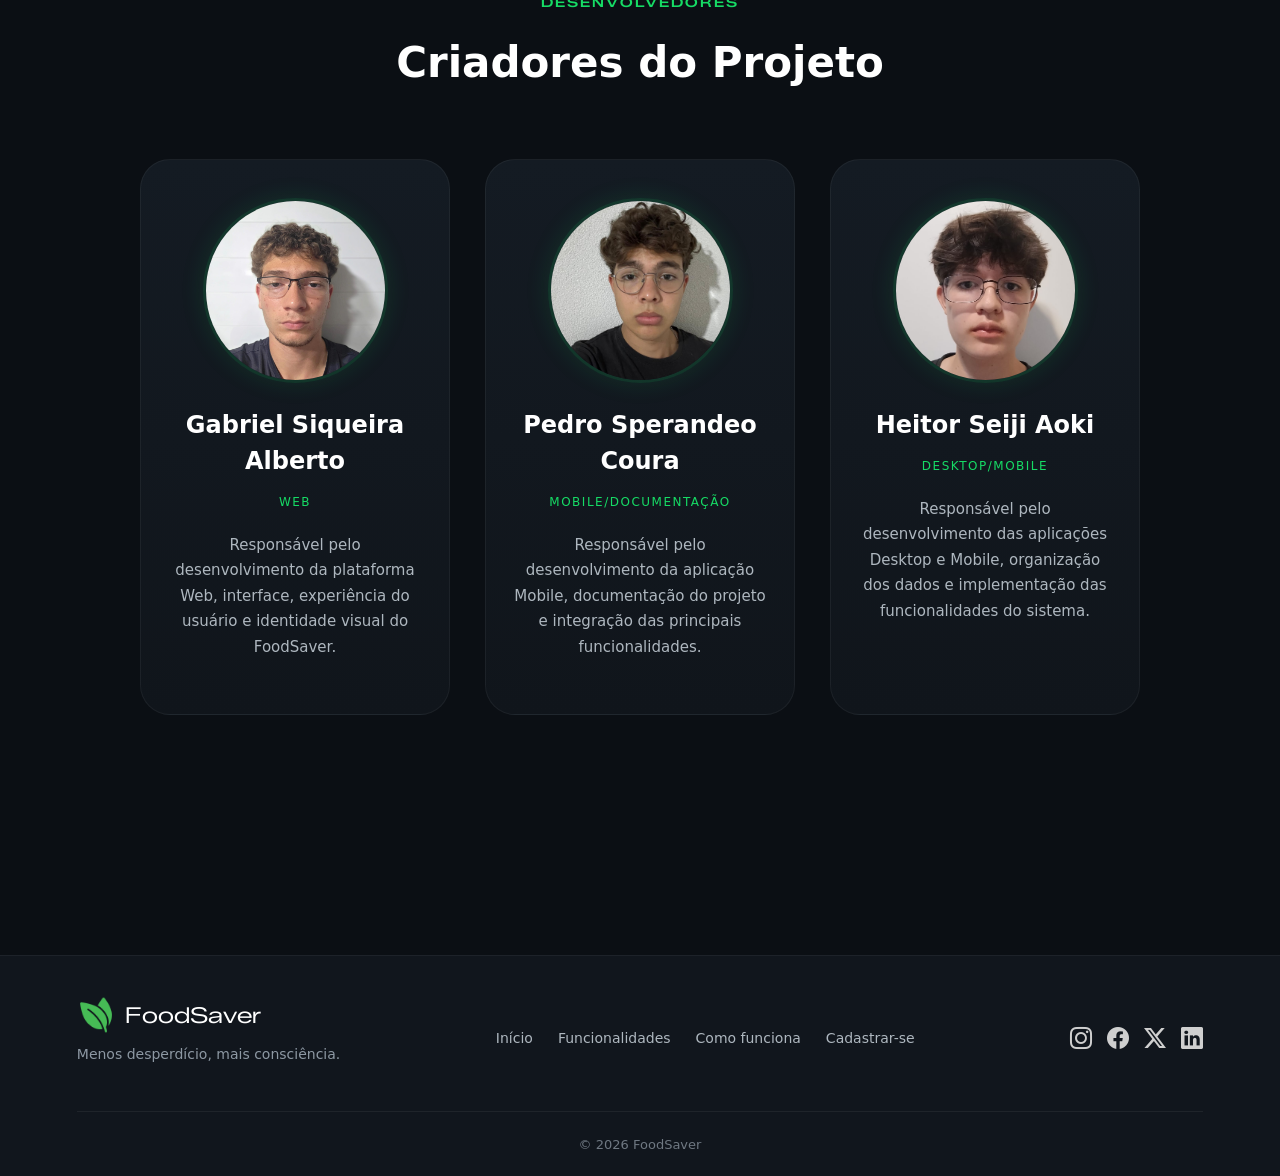
==== commit bda2c24a: "Corrige cadastro de receitas, reforça validações e redesenha landing page Receitas: - Adiciona colun" ====
--- a/web/html/index.html
+++ b/web/html/index.html
@@ -22,6 +22,9 @@
 
     <!-- CSS -->
     <link rel="stylesheet" href="../css/style.css">
+
+    <!-- FAVICON -->
+    <link rel="icon" type="image/png" href="../imagens/logo.png">
 </head>
 <body>
 
@@ -43,6 +46,13 @@
 
     <div class="collapse navbar-collapse justify-content-end" id="navbarNav">
 
+      <div class="navLinks">
+        <a href="#inicio">Início</a>
+        <a href="#sobre">Sobre</a>
+        <a href="#funcionalidade">Funcionalidades</a>
+        <a href="#como">Como funciona</a>
+      </div>
+
       <div class="navBtns">
         <a href="cadastro.html" class="btnNav cadastrar">Cadastrar-se</a>
         <a href="login.html" class="btnNav entrar">Entrar</a>
@@ -76,17 +86,17 @@
             </p>
 
             <div class="heroButtons">
-                <a href="cadastro.html" class="heroBtn greenBtn">Começar Agora</a>
+                <a href="cadastro.html" class="heroBtn greenBtn">Começar Agora <i class="bi bi-arrow-right"></i></a>
                 <a href="#funcionalidade" class="heroBtn darkBtn">Saiba Mais</a>
             </div>
 
-        </div>
-
-        <div class="heroImage">
-            <img src="../imagens/hero1.png" alt="Hero">
-        </div>
-
-    </div>
+
+
+        </div>
+
+    </div>
+
+    <a href="#funcionalidade" class="scrollCue" aria-label="Rolar para saber mais"><i class="bi bi-chevron-down"></i></a>
 
 </section>
 
@@ -100,6 +110,8 @@
         <!-- CARD 1 -->
         <div class="cardFood">
 
+           
+
             <span class="cardMini">
                 SUSTENTABILIDADE
             </span>
@@ -117,6 +129,8 @@
         <!-- CARD 2 -->
         <div class="cardFood destaqueCard">
 
+           
+
             <span class="cardMini">
                 COMUNIDADE
             </span>
@@ -133,6 +147,8 @@
 
         <!-- CARD 3 -->
         <div class="cardFood">
+
+            
 
             <span class="cardMini">
                 IMPACTO
@@ -181,7 +197,7 @@
         <!-- OBJETIVO -->
         <div class="sobreCard">
 
-
+            
 
             <span class="sobreMini">
                 OBJETIVO
@@ -201,7 +217,7 @@
         <!-- MISSÃO -->
         <div class="sobreCard destaqueCard">
 
-
+            
 
             <span class="sobreMini">
                 MISSÃO
@@ -221,7 +237,7 @@
         <!-- VALORES -->
         <div class="sobreCard">
 
-
+            
 
             <span class="sobreMini">
                 VALORES
@@ -249,17 +265,10 @@
 
     <div class="featureBox">
 
-        <!-- IMAGEM -->
-        <div class="featureImage1">
-
-            <div class="featureGlow"></div>
-
-            <img src="../imagens/criarIA.png" alt="Receitas IA">
-
-        </div>
-
         <!-- CONTEÚDO -->
         <div class="featureContent">
+
+          
 
             <span class="featureMini">
                 FUNCIONALIDADE
@@ -304,19 +313,12 @@
 
 <section class="featureSection reverse">
 
-    <div class="featureBox reverseBox">
-
-        <!-- IMAGEM -->
-        <div class="featureImage">
-
-            <div class="featureGlow"></div>
-
-            <img src="../imagens/organiza.png" alt="Organização">
-
-        </div>
+    <div class="featureBox">
 
         <!-- CONTEÚDO -->
         <div class="featureContent">
+
+           
 
             <span class="featureMini">
                 ORGANIZAÇÃO
@@ -454,54 +456,54 @@
         <!-- GABRIEL -->
         <div class="devCardPadrao">
 
-            <img src="../imagens/gabriel.jpg"
+            <img src="../imagens/gabrielOficial.jpg"
             class="devImg"
             alt="Gabriel Siqueira">
 
-            <span>Gabriel Siqueira</span>
-
-            <small>Front-end • UI/UX</small>
-
-            <p>
-                Responsável pela interface,
-                experiência do usuário e identidade visual do FoodSaver.
-            </p>
+            <span>Gabriel Siqueira Alberto</span>
+
+            <small>Web</small>
+
+        <p>
+            Responsável pelo desenvolvimento da plataforma Web,
+            interface, experiência do usuário e identidade visual do FoodSaver.
+        </p>
 
         </div>
 
         <!-- PEDRO -->
         <div class="devCardPadrao">
 
-            <img src="../imagens/pedro.jpg"
+            <img src="../imagens/pedroOficial.jpg"
             class="devImg"
             alt="Pedro Coura">
 
-            <span>Pedro Coura</span>
-
-            <small>Back-end</small>
-
-            <p>
-                Responsável pela lógica da aplicação
-                e estrutura principal do sistema.
-            </p>
+            <span>Pedro Sperandeo Coura</span>
+
+            <small>Mobile/Documentação</small>
+
+        <p>
+            Responsável pelo desenvolvimento da aplicação Mobile,
+            documentação do projeto e integração das principais funcionalidades.
+        </p>
 
         </div>
 
         <!-- HEITOR -->
         <div class="devCardPadrao">
 
-            <img src="../imagens/heitor.jpg"
+            <img src="../imagens/heitorOficial.jpg"
             class="devImg"
             alt="Heitor Aoki">
 
-            <span>Heitor Aoki</span>
-
-            <small>Banco de Dados</small>
-
-            <p>
-                Responsável pela modelagem,
-                organização e gerenciamento dos dados.
-            </p>
+            <span>Heitor Seiji Aoki</span>
+
+            <small>Desktop/Mobile</small>
+
+        <p>
+            Responsável pelo desenvolvimento das aplicações Desktop e Mobile,
+            organização dos dados e implementação das funcionalidades do sistema.
+        </p>
 
         </div>
 
--- a/web/css/style.css
+++ b/web/css/style.css
@@ -58,6 +58,51 @@
     color: white;
 }
 
+.navLinks{
+    display: flex;
+    align-items: center;
+    gap: 30px;
+
+    margin-right: 34px;
+}
+
+.navLinks a{
+    color: #CFCFCF;
+
+    text-decoration: none;
+
+    font-size: 14px;
+    font-weight: 500;
+
+    position: relative;
+
+    transition: color 0.25s;
+}
+
+.navLinks a::after{
+    content: "";
+
+    position: absolute;
+    left: 0;
+    bottom: -6px;
+
+    width: 0%;
+    height: 2px;
+
+    background: #16DB65;
+    border-radius: 99px;
+
+    transition: width 0.25s;
+}
+
+.navLinks a:hover{
+    color: white;
+}
+
+.navLinks a:hover::after{
+    width: 100%;
+}
+
 .navBtns{
     display: flex;
     gap: 15px;
@@ -140,8 +185,9 @@
 
     border-radius: 50%;
 
-    top: -120px;
-    right: -120px;
+    top: -140px;
+    left: 50%;
+    transform: translateX(-50%);
 
     z-index: 0;
 }
@@ -153,22 +199,26 @@
 
     display: flex;
     align-items: center;
-    justify-content: space-between;
-
-     gap: 150px;
-
- 
+    justify-content: center;
+
+    position: relative;
+    z-index: 1;
 }
 
 /* TEXTO */
 
 .heroText{
-    max-width: 620px;
+    max-width: 780px;
 
     display: flex;
     flex-direction: column;
+    align-items: center;
 
     gap: 22px;
+
+    text-align: center;
+
+    margin: 0 auto;
 }
 
 .miniText{
@@ -212,6 +262,8 @@
 .heroButtons{
     display: flex;
 
+    justify-content: center;
+
     gap: 15px;
 
     margin-top: 10px;
@@ -227,6 +279,85 @@
     transition: 0.3s;
 
     font-weight: 600;
+
+    display: inline-flex;
+    align-items: center;
+    gap: 9px;
+}
+
+.greenBtn i{
+    transition: transform 0.3s;
+}
+
+.greenBtn:hover i{
+    transform: translateX(4px);
+}
+
+/* SELO DE CONFIANÇA */
+
+.heroTrust{
+    display: flex;
+
+    justify-content: center;
+
+    gap: 24px;
+
+    flex-wrap: wrap;
+}
+
+.heroTrust span{
+    display: flex;
+    align-items: center;
+    gap: 7px;
+
+    color: #8D98A3;
+
+    font-size: 13px;
+}
+
+.heroTrust i{
+    color: #16DB65;
+
+    font-size: 14px;
+}
+
+/* SETA DE ROLAGEM */
+
+.scrollCue{
+    position: absolute;
+
+    bottom: 28px;
+    left: 50%;
+
+    transform: translateX(-50%);
+
+    color: rgba(255,255,255,0.35);
+
+    font-size: 20px;
+
+    text-decoration: none;
+
+    z-index: 1;
+
+    animation: bounceCue 2s ease-in-out infinite;
+
+    transition: color 0.3s;
+}
+
+.scrollCue:hover{
+    color: #16DB65;
+}
+
+@keyframes bounceCue{
+
+    0%, 100%{
+        transform: translate(-50%, 0);
+    }
+
+    50%{
+        transform: translate(-50%, 8px);
+    }
+
 }
 
 .greenBtn{
@@ -249,97 +380,14 @@
     transform: translateY(-4px);
 }
 
-/* IMAGEM */
-
-.heroImage{
-    flex: 1;
-
-    display: flex;
-    justify-content: center;
-    align-items: center;
-
-    position: relative;
-}
-
-/* GLOW ATRÁS DA IMAGEM */
-
-.heroImage::before{
-    content: "";
-
-    position: absolute;
-
-    width: 420px;
-    height: 420px;
-
-    background: rgba(22,219,101,0.18);
-
-    filter: blur(80px);
-
-    border-radius: 50%;
-
-    z-index: -1;
-}
-
-/* IMG */
-
-.heroImage img{
-    width: 100%;
-    max-width: 560px;
-
-    height: auto;
-
-    object-fit: contain;
-
-    animation: floatHero 5s ease-in-out infinite;
-
-    filter:
-    drop-shadow(0 25px 40px rgba(0,0,0,0.55));
-}
-
-/* ANIMAÇÃO */
-
-@keyframes floatHero{
-
-    0%{
-        transform: translateY(0px);
-    }
-
-    50%{
-        transform: translateY(-14px);
-    }
-
-    100%{
-        transform: translateY(0px);
-    }
-
-}
-
 /* RESPONSIVO */
 
 @media(max-width: 1100px){
-
-    .heroContainer{
-        flex-direction: column;
-
-        text-align: center;
-    }
-
-    .heroText{
-        align-items: center;
-    }
-
-    .heroButtons{
-        justify-content: center;
-    }
 
     .heroText h1{
         font-size: 64px;
     }
 
-    .heroImage img{
-        max-width: 430px;
-    }
-
 }
 
 @media(max-width: 768px){
@@ -366,10 +414,8 @@
         width: 100%;
 
         text-align: center;
-    }
-
-    .heroImage img{
-        max-width: 320px;
+
+        justify-content: center;
     }
 
 }
@@ -551,6 +597,38 @@
 
 .cards .cardFood:hover::after{
     width: 75%;
+}
+
+/* ÍCONE DO CARD */
+
+.iconBadge{
+    width: 56px;
+    height: 56px;
+
+    border-radius: 16px;
+
+    background: rgba(22,219,101,0.12);
+
+    display: flex;
+    align-items: center;
+    justify-content: center;
+
+    color: #16DB65;
+
+    font-size: 24px;
+
+    margin-bottom: 10px;
+
+    position: relative;
+    z-index: 1;
+
+    transition: 0.4s;
+}
+
+.cards .cardFood:hover .iconBadge,
+.sobreGrid .sobreCard:hover .iconBadge{
+    background: rgba(22,219,101,0.22);
+    transform: scale(1.08);
 }
 
 /* MINI */
@@ -829,11 +907,13 @@
 
     padding: 80px;
 
+    min-height: 520px;
+
     display: flex;
     align-items: center;
-    justify-content: space-between;
-
-    gap: 70px;
+    justify-content: center;
+
+    text-align: center;
 
     border: 1px solid rgba(255,255,255,0.05);
 
@@ -876,82 +956,49 @@
     0 0 30px rgba(22,219,101,0.06);
 }
 
-/* REVERSE */
-
-.reverseBox{
-    flex-direction: row-reverse;
-}
-
-/* IMAGEM */
-
-.featureImage1{
-    flex: 1;
-
-    display: flex;
-    justify-content: center;
+/* TEXTO */
+
+.featureContent{
+    max-width: 640px;
+
+    display: flex;
+    flex-direction: column;
     align-items: center;
-    width: 500px;
-    height: 500px;
-    position: relative;
-}
-
-
-.featureImage{
-    flex: 1;
-
-    display: flex;
-    justify-content: center;
-    align-items: center;
-
-    position: relative;
-}
-
-/* GLOW DA IMG */
-
-.featureGlow{
-    position: absolute;
-
-    width: 320px;
-    height: 320px;
-
-    background: rgba(22,219,101,0.16);
-
-    filter: blur(80px);
-
-    border-radius: 50%;
-
-    z-index: 0;
-}
-
-/* IMG */
-
-.featureImage img{
-    width: 100%;
-    max-width: 430px;
+
+    gap: 18px;
+
+    margin: 0 auto;
 
     position: relative;
     z-index: 2;
-
-    animation: floatFeature 5s ease-in-out infinite;
-
-    filter:
-    drop-shadow(0 25px 40px rgba(0,0,0,0.45));
-}
-
-/* TEXTO */
-
-.featureContent{
-    flex: 1;
-
-    max-width: 580px;
-
-    display: flex;
-    flex-direction: column;
-
-    gap: 18px;
-
-    position: relative;
-    z-index: 2;
+}
+
+/* ÍCONE GRANDE (no lugar da imagem) */
+
+.featureIconBig{
+    width: 84px;
+    height: 84px;
+
+    border-radius: 22px;
+
+    background: rgba(22,219,101,0.12);
+
+    display: flex;
+    align-items: center;
+    justify-content: center;
+
+    color: #16DB65;
+
+    font-size: 34px;
+
+    margin-bottom: 4px;
+
+    transition: 0.4s;
+}
+
+.featureBox:hover .featureIconBig{
+    background: rgba(22,219,101,0.2);
+    transform: scale(1.06);
 }
 
 /* MINI */
@@ -994,35 +1041,53 @@
 
 .featureBenefits{
     display: flex;
-    flex-direction: column;
-
-    gap: 14px;
+    flex-direction: row;
+    flex-wrap: wrap;
+    justify-content: center;
+
+    gap: 12px;
 
     margin-top: 10px;
 }
 
-/* ITEM */
+/* ITEM (pílula) */
 
 .benefitItem{
     display: flex;
     align-items: center;
 
-    gap: 14px;
+    gap: 10px;
 
     color: white;
 
-    font-size: 16px;
+    font-size: 14.5px;
+    font-weight: 500;
+
+    background: rgba(255,255,255,0.04);
+
+    border: 1px solid rgba(255,255,255,0.08);
+
+    border-radius: 99px;
+
+    padding: 8px 20px 8px 8px;
+
+    transition: 0.3s;
+}
+
+.benefitItem:hover{
+    border-color: rgba(22,219,101,0.3);
+    background: rgba(22,219,101,0.08);
 }
 
 /* ÍCONE */
 
 .benefitItem i{
-    width: 42px;
-    height: 42px;
-
-    border-radius: 14px;
-
-    background: rgba(22,219,101,0.12);
+    width: 32px;
+    height: 32px;
+
+    border-radius: 10px;
+
+    background: rgba(22,219,101,0.14);
 
     display: flex;
     align-items: center;
@@ -1030,45 +1095,14 @@
 
     color: #16DB65;
 
-    font-size: 18px;
-}
-
-/* FLOAT */
-
-@keyframes floatFeature{
-
-    0%{
-        transform: translateY(0px);
-    }
-
-    50%{
-        transform: translateY(-12px);
-    }
-
-    100%{
-        transform: translateY(0px);
-    }
-
+    font-size: 15px;
+
+    flex-shrink: 0;
 }
 
 /* RESPONSIVO */
 
 @media(max-width: 1100px){
-
-    .featureBox,
-    .reverseBox{
-        flex-direction: column;
-
-        text-align: center;
-    }
-
-    .featureContent{
-        align-items: center;
-    }
-
-    .featureBenefits{
-        align-items: center;
-    }
 
     .featureContent h2{
         font-size: 46px;
@@ -1084,6 +1118,8 @@
 
     .featureBox{
         padding: 50px 30px;
+
+        min-height: 0;
     }
 
     .featureContent h2{
@@ -1092,10 +1128,6 @@
 
     .featureContent p{
         font-size: 17px;
-    }
-
-    .featureImage img{
-        max-width: 300px;
     }
 
 }
@@ -1599,6 +1631,14 @@
         padding: 0 20px;
     }
 
+    .navLinks{
+        flex-direction: column;
+
+        gap: 14px;
+
+        margin: 10px 0;
+    }
+
     .navBtns{
         flex-direction: column;
 
@@ -1610,9 +1650,6 @@
         text-align: center;
     }
 
-    .heroContainer,
-    .featureBox,
-    .reverseBox,
     .criadoresCard{
         flex-direction: column;
 
@@ -1621,16 +1658,6 @@
 
     .heroText h1{
         font-size: 52px;
-    }
-
-    .heroButtons{
-        justify-content: center;
-    }
-
-    .heroImage img,
-    .featureImage img{
-        width: 100%;
-        max-width: 350px;
     }
 
     .sobreGrid,
